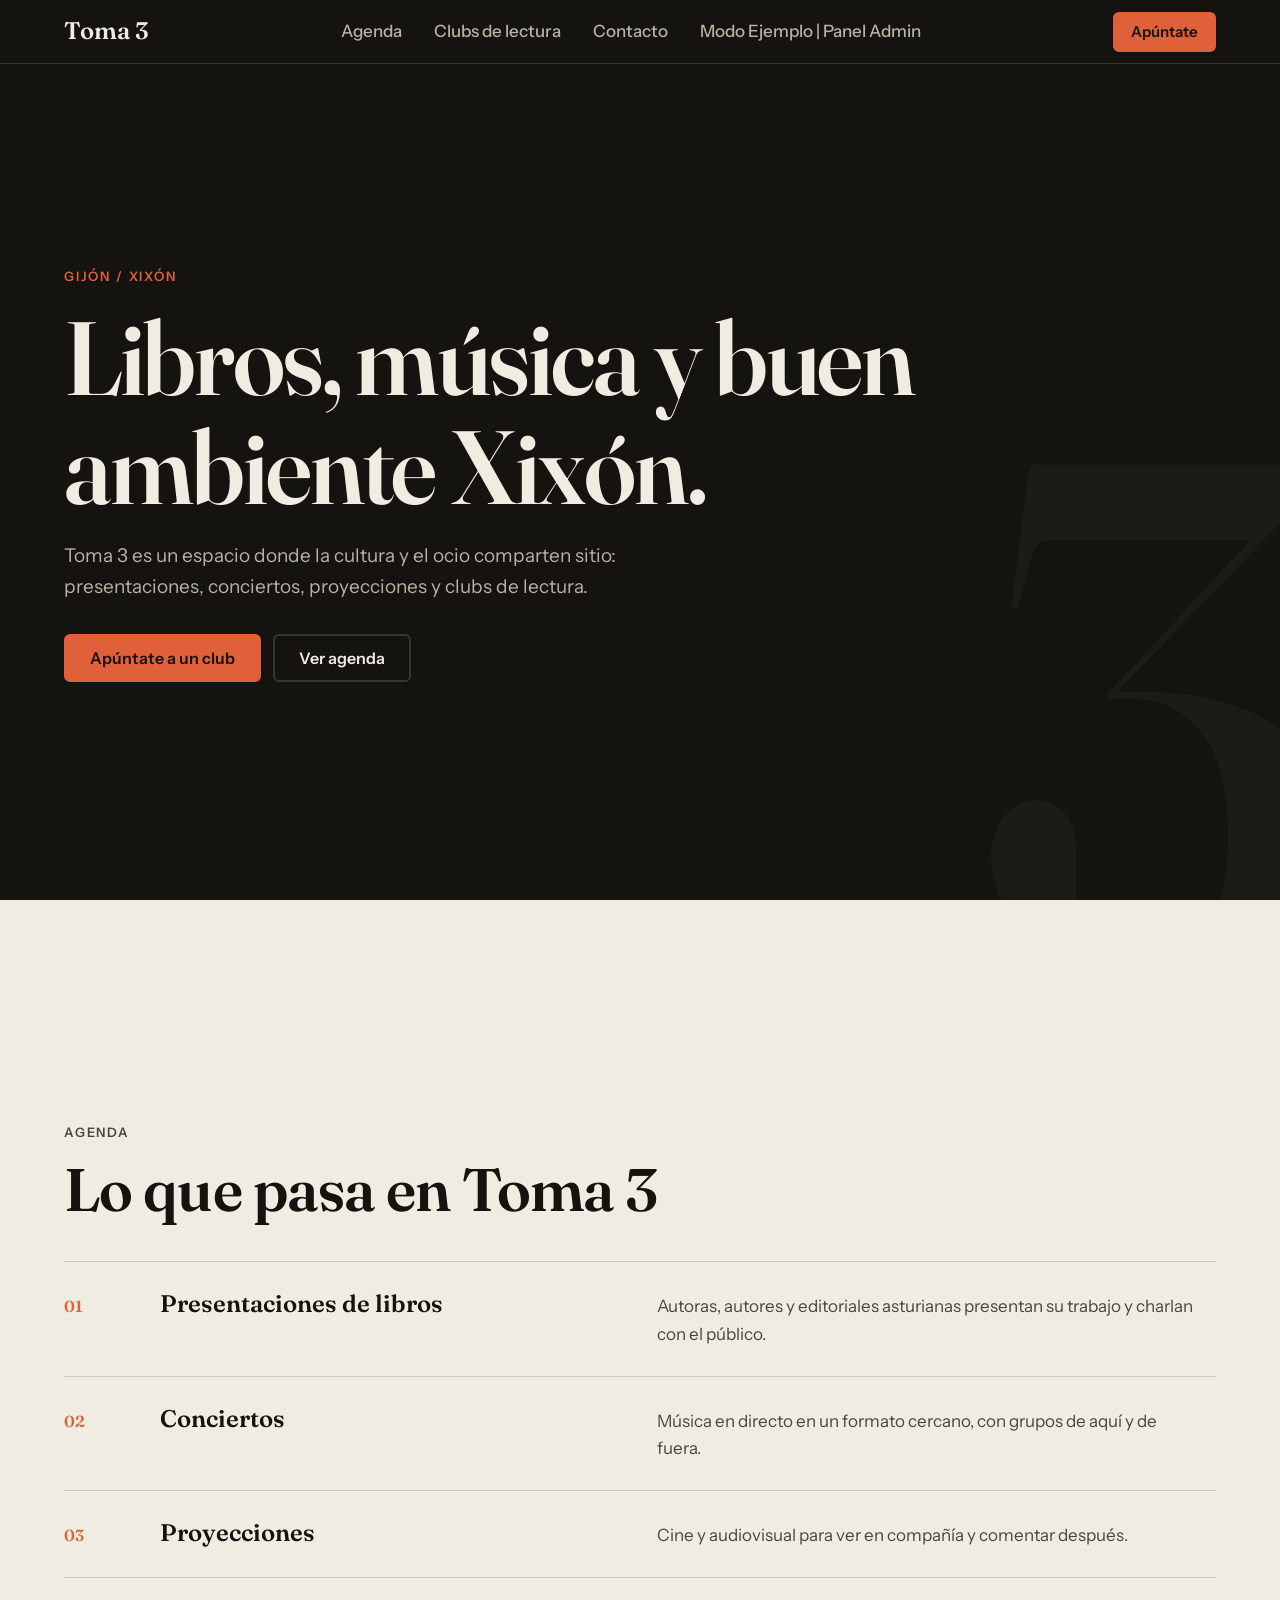
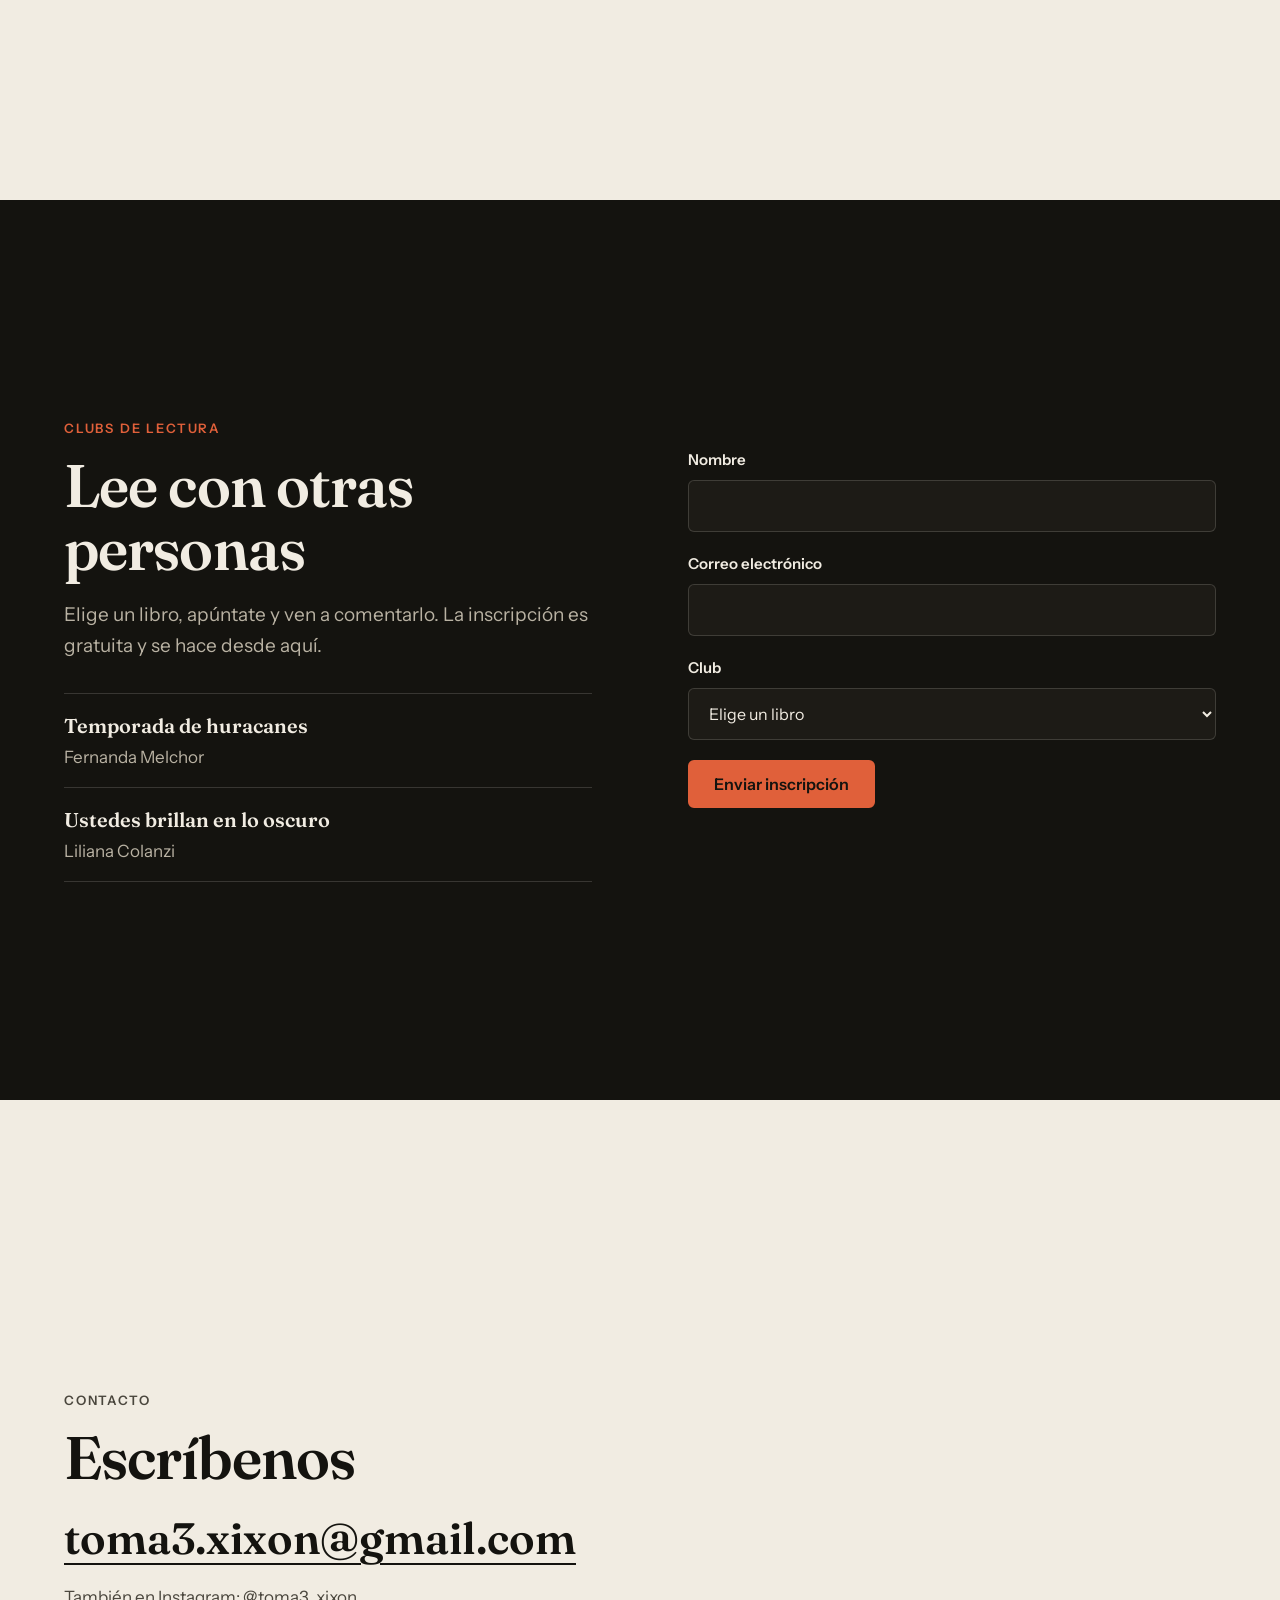
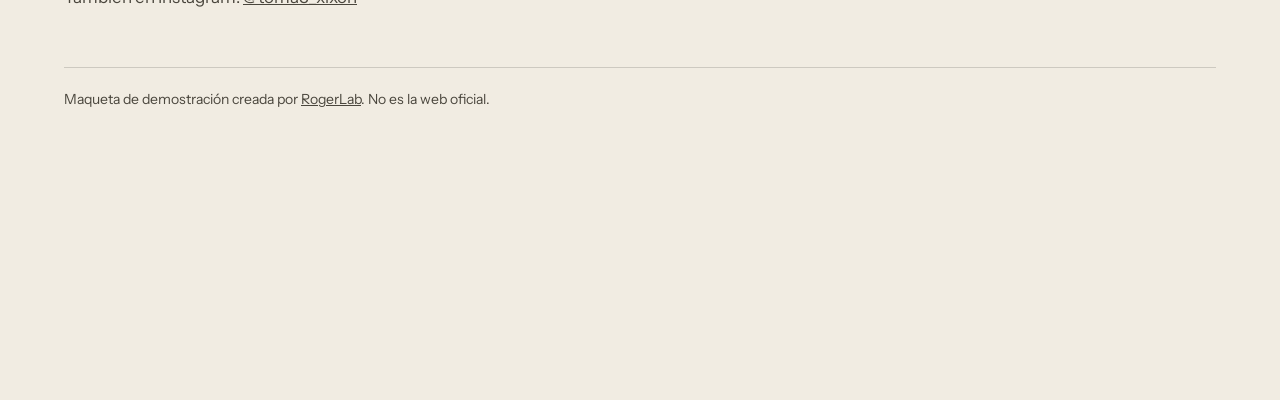
==== index.html @ 2a07c467 "prototipo oferta toma3" ====
<!doctype html>
<html lang="es">
<head>
  <meta charset="utf-8">
  <meta name="viewport" content="width=device-width, initial-scale=1">
  <title>Toma 3 · Cultura y ocio en Gijón</title>
  <meta name="description" content="Presentaciones de libros, conciertos, proyecciones y clubs de lectura en Gijón/Xixón.">
  <meta name="robots" content="noindex"><!-- maqueta de demostración: no indexar -->
  <link rel="preconnect" href="https://fonts.googleapis.com">
  <link rel="preconnect" href="https://fonts.gstatic.com" crossorigin>
  <link href="https://fonts.googleapis.com/css2?family=Fraunces:opsz,wght@9..144,400;9..144,600&family=Instrument+Sans:wght@400;500;600&display=swap" rel="stylesheet">
  <link rel="stylesheet" href="style.css">
</head>
<body>

  <header class="nav">
    <div class="container nav__inner">
      <a class="nav__logo" href="#top" aria-label="Toma 3, inicio">Toma 3</a>
      <nav class="nav__links" aria-label="Principal">
        <a href="#agenda">Agenda</a>
        <a href="#clubs">Clubs de lectura</a>
        <a href="#contacto">Contacto</a>
        <a href="admin.html">Modo Ejemplo | Panel Admin</a>
      </nav>
      <a class="btn btn--small" href="#clubs">Apúntate</a>
    </div>
  </header>

  <main id="top">

    <!-- 1 · HERO -->
    <section class="hero">
      <span class="hero__mark" aria-hidden="true">3</span>
      <div class="container hero__inner">
        <p class="eyebrow">Gijón / Xixón</p>
        <h1>Libros, música y buen ambiente Xixón.</h1>
        <p class="lead">Toma 3 es un espacio donde la cultura y el ocio comparten sitio: presentaciones, conciertos, proyecciones y clubs de lectura.</p>
        <div class="hero__actions">
          <a class="btn" href="#clubs">Apúntate a un club</a>
          <a class="btn btn--ghost" href="#agenda">Ver agenda</a>
        </div>
      </div>
    </section>

    <!-- 2 · AGENDA
         Sustituir las filas por eventos reales con fecha cuando el cliente los facilite. -->
    <section class="section section--paper" id="agenda">
      <div class="container">
        <p class="eyebrow eyebrow--ink">Agenda</p>
        <h2 class="reveal">Lo que pasa en Toma 3</h2>
        <ol class="agenda reveal">
          <li>
            <span class="agenda__n">01</span>
            <h3>Presentaciones de libros</h3>
            <p>Autoras, autores y editoriales asturianas presentan su trabajo y charlan con el público.</p>
          </li>
          <li>
            <span class="agenda__n">02</span>
            <h3>Conciertos</h3>
            <p>Música en directo en un formato cercano, con grupos de aquí y de fuera.</p>
          </li>
          <li>
            <span class="agenda__n">03</span>
            <h3>Proyecciones</h3>
            <p>Cine y audiovisual para ver en compañía y comentar después.</p>
          </li>
        </ol>
      </div>
    </section>

    <!-- 3 · CLUBS DE LECTURA -->
    <section class="section section--dark" id="clubs">
      <div class="container clubs">
        <div class="clubs__text reveal">
          <p class="eyebrow">Clubs de lectura</p>
          <h2>Lee con otras personas</h2>
          <p class="lead">Elige un libro, apúntate y ven a comentarlo. La inscripción es gratuita y se hace desde aquí.</p>
          <ul class="books">
            <li><strong>Temporada de huracanes</strong><span>Fernanda Melchor</span></li>
            <li><strong>Ustedes brillan en lo oscuro</strong><span>Liliana Colanzi</span></li>
          </ul>
        </div>

        <form class="form reveal" id="form-club" novalidate>
          <div class="field">
            <label for="nombre">Nombre</label>
            <input id="nombre" name="nombre" type="text" autocomplete="name" required>
          </div>
          <div class="field">
            <label for="email">Correo electrónico</label>
            <input id="email" name="email" type="email" autocomplete="email" required>
          </div>
          <div class="field">
            <label for="club">Club</label>
            <select id="club" name="club" required>
              <option value="">Elige un libro</option>
              <option>Temporada de huracanes</option>
              <option>Ustedes brillan en lo oscuro</option>
            </select>
          </div>
          <button class="btn btn--block" type="submit">Enviar inscripción</button>
          <p class="form__msg" id="form-msg" role="status" aria-live="polite"></p>
        </form>
      </div>
    </section>

  </main>

  <!-- 4 · CIERRE / CONTACTO -->
  <footer class="section section--paper footer" id="contacto">
    <div class="container">
      <p class="eyebrow eyebrow--ink">Contacto</p>
      <h2 class="reveal">Escríbenos</h2>
      <a class="footer__mail" href="mailto:toma3.xixon@gmail.com">toma3.xixon@gmail.com</a>
      <p class="footer__line">También en Instagram: <a href="https://www.instagram.com/toma3_xixon/" rel="noopener">@toma3_xixon</a></p>
      <p class="footer__demo">Maqueta de demostración creada por <a href="https://rogerlab.es/home?lang=es" rel="noopener">RogerLab</a>. No es la web oficial.</p>
    </div>
  </footer>

  <script>
    // Revelado suave al hacer scroll (solo si hay JS y no se pide menos movimiento)
    (function () {
      var reduce = window.matchMedia("(prefers-reduced-motion: reduce)").matches;
      var items = document.querySelectorAll(".reveal");
      if (reduce || !("IntersectionObserver" in window)) return;
      document.documentElement.classList.add("js");
      var io = new IntersectionObserver(function (entries) {
        entries.forEach(function (e) {
          if (e.isIntersecting) { e.target.classList.add("is-in"); io.unobserve(e.target); }
        });
      }, { threshold: 0.15 });
      items.forEach(function (el) { io.observe(el); });
    })();

    // Formulario de la maqueta: valida y muestra confirmación (no envía nada)
    (function () {
      var form = document.getElementById("form-club");
      var msg = document.getElementById("form-msg");
      form.addEventListener("submit", function (ev) {
        ev.preventDefault();
        var ok = form.nombre.value.trim() && /\S+@\S+\.\S+/.test(form.email.value) && form.club.value;
        msg.textContent = ok
          ? "Gracias, " + form.nombre.value.trim() + ". Te escribiremos para confirmar tu plaza."
          : "Revisa el nombre, el correo y el libro elegido.";
        msg.className = "form__msg " + (ok ? "is-ok" : "is-error");
      });
    })();
  </script>
</body>
</html>
---- style.css ----
/* ==========================================================
   Plantilla base · mobile-first · un solo sistema de diseño
   Pensada para negocios tipo "lugar": tipografía + color plano.
   Para otro cliente cambia solo los tokens de :root.
   ========================================================== */

:root {
  /* Color */
  --bg: #14130f;
  --bg-2: #1d1b16;
  --paper: #f1ece2;
  --ink: #14130f;
  --ink-soft: #4a463d;
  --text: #f1ece2;
  --muted: #b9b2a3;
  --accent: #e0603a;
  --line: rgba(241, 236, 226, 0.16);
  --line-ink: rgba(20, 19, 15, 0.16);

  /* Tipografía */
  --font-display: "Fraunces", Georgia, "Times New Roman", serif;
  --font-body: "Instrument Sans", system-ui, -apple-system, "Segoe UI", sans-serif;

  /* Layout: mismos márgenes izquierdo y derecho en toda la página */
  --edge: clamp(20px, 5vw, 72px);
  --max: 1200px;
  --nav-h: 64px;
  --radius: 6px;

  /* Foto del hero (opcional). Ejemplo:
     --hero-img: url("img/hero.webp");
     --hero-veil: rgba(20, 19, 15, 0.62); */
  --hero-img: none;
  --hero-veil: transparent;
}

*, *::before, *::after { box-sizing: border-box; }

html { scroll-behavior: smooth; scroll-padding-top: var(--nav-h); }

body {
  margin: 0;
  background: var(--bg);
  color: var(--text);
  font-family: var(--font-body);
  font-size: 1.0625rem;
  line-height: 1.6;
  -webkit-font-smoothing: antialiased;
}

img { max-width: 100%; display: block; }
a { color: inherit; }

:focus-visible { outline: 3px solid var(--accent); outline-offset: 3px; }

.container {
  width: 100%;
  max-width: calc(var(--max) + var(--edge) * 2);
  margin-inline: auto;
  padding-inline: var(--edge);
}

/* ---------- Tipografía ---------- */
h1, h2, h3 { font-family: var(--font-display); font-weight: 600; line-height: 1.05; margin: 0; }
h1 { font-size: clamp(2.6rem, 11vw, 6.5rem); letter-spacing: -0.02em; text-wrap: balance; }
h2 { font-size: clamp(2rem, 7vw, 3.75rem); letter-spacing: -0.015em; text-wrap: balance; }
h3 { font-size: 1.5rem; line-height: 1.15; }
p { margin: 0; }

.eyebrow {
  font-size: 0.8125rem;
  font-weight: 600;
  letter-spacing: 0.14em;
  text-transform: uppercase;
  color: var(--accent);
  margin-bottom: 1rem;
}
.eyebrow--ink { color: var(--ink-soft); }

.lead { font-size: 1.1875rem; color: var(--muted); max-width: 38rem; margin-top: 1.25rem; }

/* ---------- Botones ---------- */
.btn {
  display: inline-flex;
  align-items: center;
  justify-content: center;
  min-height: 48px;
  padding: 0 1.5rem;
  border: 2px solid var(--accent);
  border-radius: var(--radius);
  background: var(--accent);
  color: var(--ink);
  font: 600 1rem var(--font-body);
  text-decoration: none;
  cursor: pointer;
  transition: transform 0.2s ease, background-color 0.2s ease, color 0.2s ease;
}
.btn:hover { transform: translateY(-2px); }
.btn:active { transform: translateY(0); }
.btn--ghost { background: transparent; color: var(--text); border-color: var(--line); }
.btn--ghost:hover { border-color: var(--text); }
.btn--small { min-height: 40px; padding: 0 1rem; font-size: 0.9375rem; }
.btn--block { width: 100%; }

/* ---------- Navegación fija ---------- */
.nav {
  position: fixed;
  inset: 0 0 auto 0;
  z-index: 10;
  height: var(--nav-h);
  background: var(--bg);
  border-bottom: 1px solid var(--line);
}
.nav__inner { height: 100%; display: flex; align-items: center; justify-content: space-between; gap: 1rem; }
.nav__logo { font-family: var(--font-display); font-weight: 600; font-size: 1.5rem; text-decoration: none; }
.nav__links { display: none; }
.nav__links a { text-decoration: none; color: var(--muted); font-weight: 500; transition: color 0.2s ease; }
.nav__links a:hover { color: var(--text); }

/* ---------- Secciones ---------- */
.section { padding-block: clamp(4rem, 12vw, 7rem); }
.section--dark { background: var(--bg); color: var(--text); }
.section--paper { background: var(--paper); color: var(--ink); }

/* ---------- 1 · Hero ---------- */
.hero {
  position: relative;
  overflow: hidden;
  min-height: 100svh;
  display: flex;
  align-items: center;
  padding-top: calc(var(--nav-h) + 2rem);
  padding-bottom: 3rem;
  background-color: var(--bg);
  background-image: linear-gradient(var(--hero-veil), var(--hero-veil)), var(--hero-img);
  background-size: cover;
  background-position: center;
}
.hero__mark {
  position: absolute;
  right: -0.08em;
  bottom: -0.22em;
  font-family: var(--font-display);
  font-weight: 600;
  font-size: clamp(18rem, 70vw, 44rem);
  line-height: 1;
  color: var(--bg-2);
  user-select: none;
  pointer-events: none;
}
.hero__inner { position: relative; }
.hero__actions { display: flex; flex-wrap: wrap; gap: 0.75rem; margin-top: 2rem; }

/* Entrada del hero: un único movimiento, escalonado */
@keyframes rise { from { opacity: 0; transform: translateY(16px); } to { opacity: 1; transform: none; } }
.hero__inner > * { animation: rise 0.7s cubic-bezier(0.2, 0.7, 0.2, 1) both; }
.hero__inner > :nth-child(2) { animation-delay: 0.08s; }
.hero__inner > :nth-child(3) { animation-delay: 0.16s; }
.hero__inner > :nth-child(4) { animation-delay: 0.24s; }

/* ---------- 2 · Agenda ---------- */
.agenda { list-style: none; margin: 2.5rem 0 0; padding: 0; border-top: 1px solid var(--line-ink); }
.agenda li {
  display: grid;
  gap: 0.5rem;
  padding-block: 1.75rem;
  border-bottom: 1px solid var(--line-ink);
}
.agenda__n { font-family: var(--font-display); font-size: 1rem; color: var(--accent); font-weight: 600; }
.agenda p { color: var(--ink-soft); max-width: 34rem; }

/* ---------- 3 · Clubs ---------- */
.clubs { display: grid; gap: 3rem; }
.books { list-style: none; margin: 2rem 0 0; padding: 0; border-top: 1px solid var(--line); }
.books li {
  display: flex;
  flex-direction: column;
  gap: 0.125rem;
  padding-block: 1rem;
  border-bottom: 1px solid var(--line);
}
.books strong { font-family: var(--font-display); font-size: 1.25rem; font-weight: 600; }
.books span { color: var(--muted); }

.form { display: grid; gap: 1.25rem; align-content: start; }
.field { display: grid; gap: 0.5rem; }
.field label { font-size: 0.9375rem; font-weight: 600; }
.field input, .field select {
  min-height: 52px;
  padding: 0 1rem;
  background: var(--bg-2);
  color: var(--text);
  border: 1px solid var(--line);
  border-radius: var(--radius);
  font: 400 1rem var(--font-body);
  transition: border-color 0.2s ease;
}
.field input:hover, .field select:hover { border-color: var(--muted); }
.field input:focus, .field select:focus { border-color: var(--accent); }
.form__msg { min-height: 1.5rem; font-size: 0.9375rem; }
.form__msg.is-ok { color: var(--text); }
.form__msg.is-error { color: var(--accent); }

/* ---------- 4 · Cierre ---------- */
.footer { min-height: 0; }
.footer__mail {
  display: inline-block;
  margin-top: 1.5rem;
  font-family: var(--font-display);
  font-weight: 600;
  font-size: clamp(1.4rem, 6vw, 2.75rem);
  line-height: 1.15;
  word-break: break-word;
  text-decoration-thickness: 2px;
  text-underline-offset: 0.2em;
}
.footer__mail:hover { color: var(--accent); }
.footer__line { margin-top: 1.25rem; color: var(--ink-soft); }
.footer__demo {
  margin-top: 3.5rem;
  padding-top: 1.25rem;
  border-top: 1px solid var(--line-ink);
  font-size: 0.875rem;
  color: var(--ink-soft);
}

/* ---------- Revelado al scroll (solo con JS) ---------- */
.js .reveal { opacity: 0; transform: translateY(14px); transition: opacity 0.6s ease, transform 0.6s ease; }
.js .reveal.is-in { opacity: 1; transform: none; }

/* ==========================================================
   ≥ 768px
   ========================================================== */
@media (min-width: 768px) {
  .nav__links { display: flex; gap: 2rem; }

  .agenda li {
    grid-template-columns: 64px 1fr 1.2fr;
    align-items: baseline;
    gap: 2rem;
  }

  .books li { flex-direction: row; justify-content: space-between; align-items: baseline; gap: 1.5rem; }
  .btn--block { width: auto; justify-self: start; }
}

/* ==========================================================
   ≥ 1024px · una sección por pantalla
   ========================================================== */
@media (min-width: 1024px) and (min-height: 700px) {
  .section:not(.footer) { min-height: 100svh; display: flex; align-items: center; }
  .section:not(.footer) > .container { width: 100%; }
  .footer { min-height: 100svh; display: flex; align-items: center; }
  .footer > .container { width: 100%; }
}

@media (min-width: 1024px) {
  .clubs { grid-template-columns: 1fr 1fr; gap: 6rem; align-items: center; }
  .books li { flex-direction: column; justify-content: flex-start; gap: 0.125rem; }
}

/* ---------- Menos movimiento ---------- */
@media (prefers-reduced-motion: reduce) {
  html { scroll-behavior: auto; }
  .hero__inner > *, .js .reveal { animation: none; transition: none; opacity: 1; transform: none; }
  .btn { transition: none; }
}
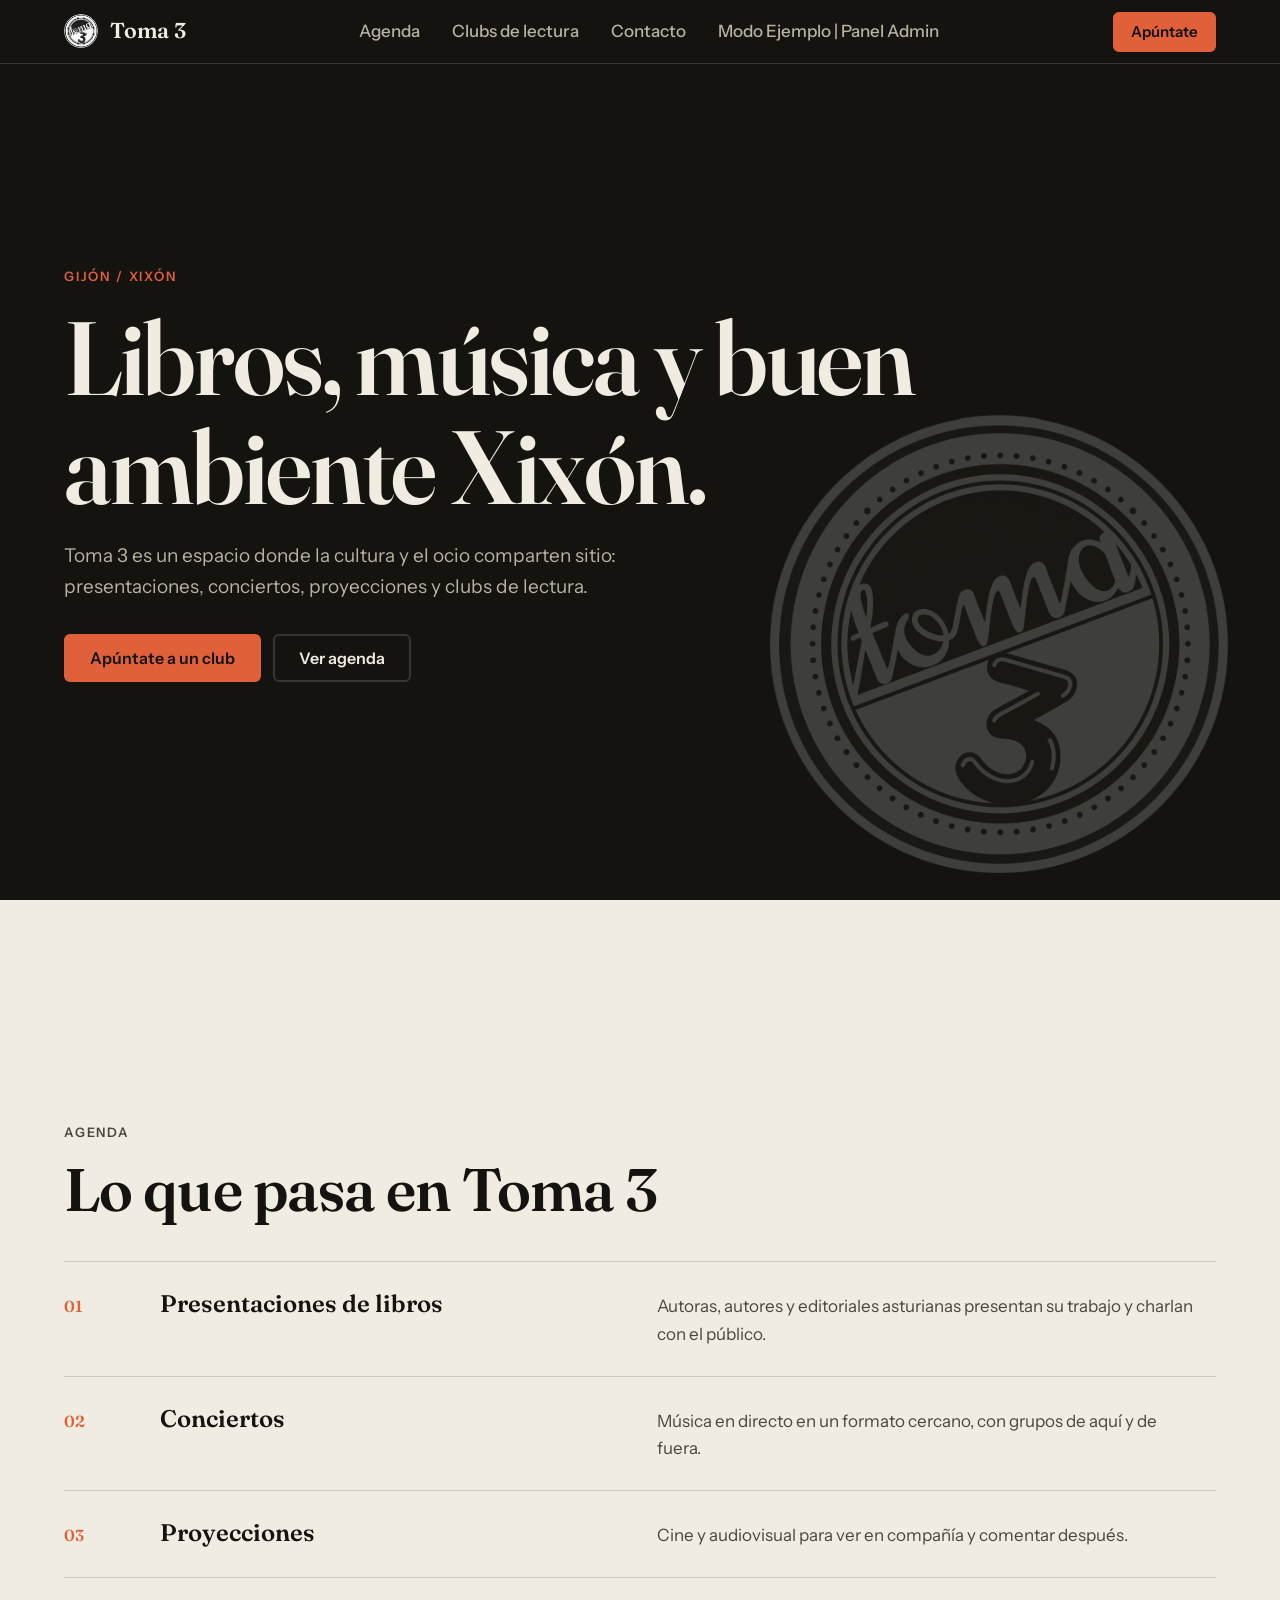
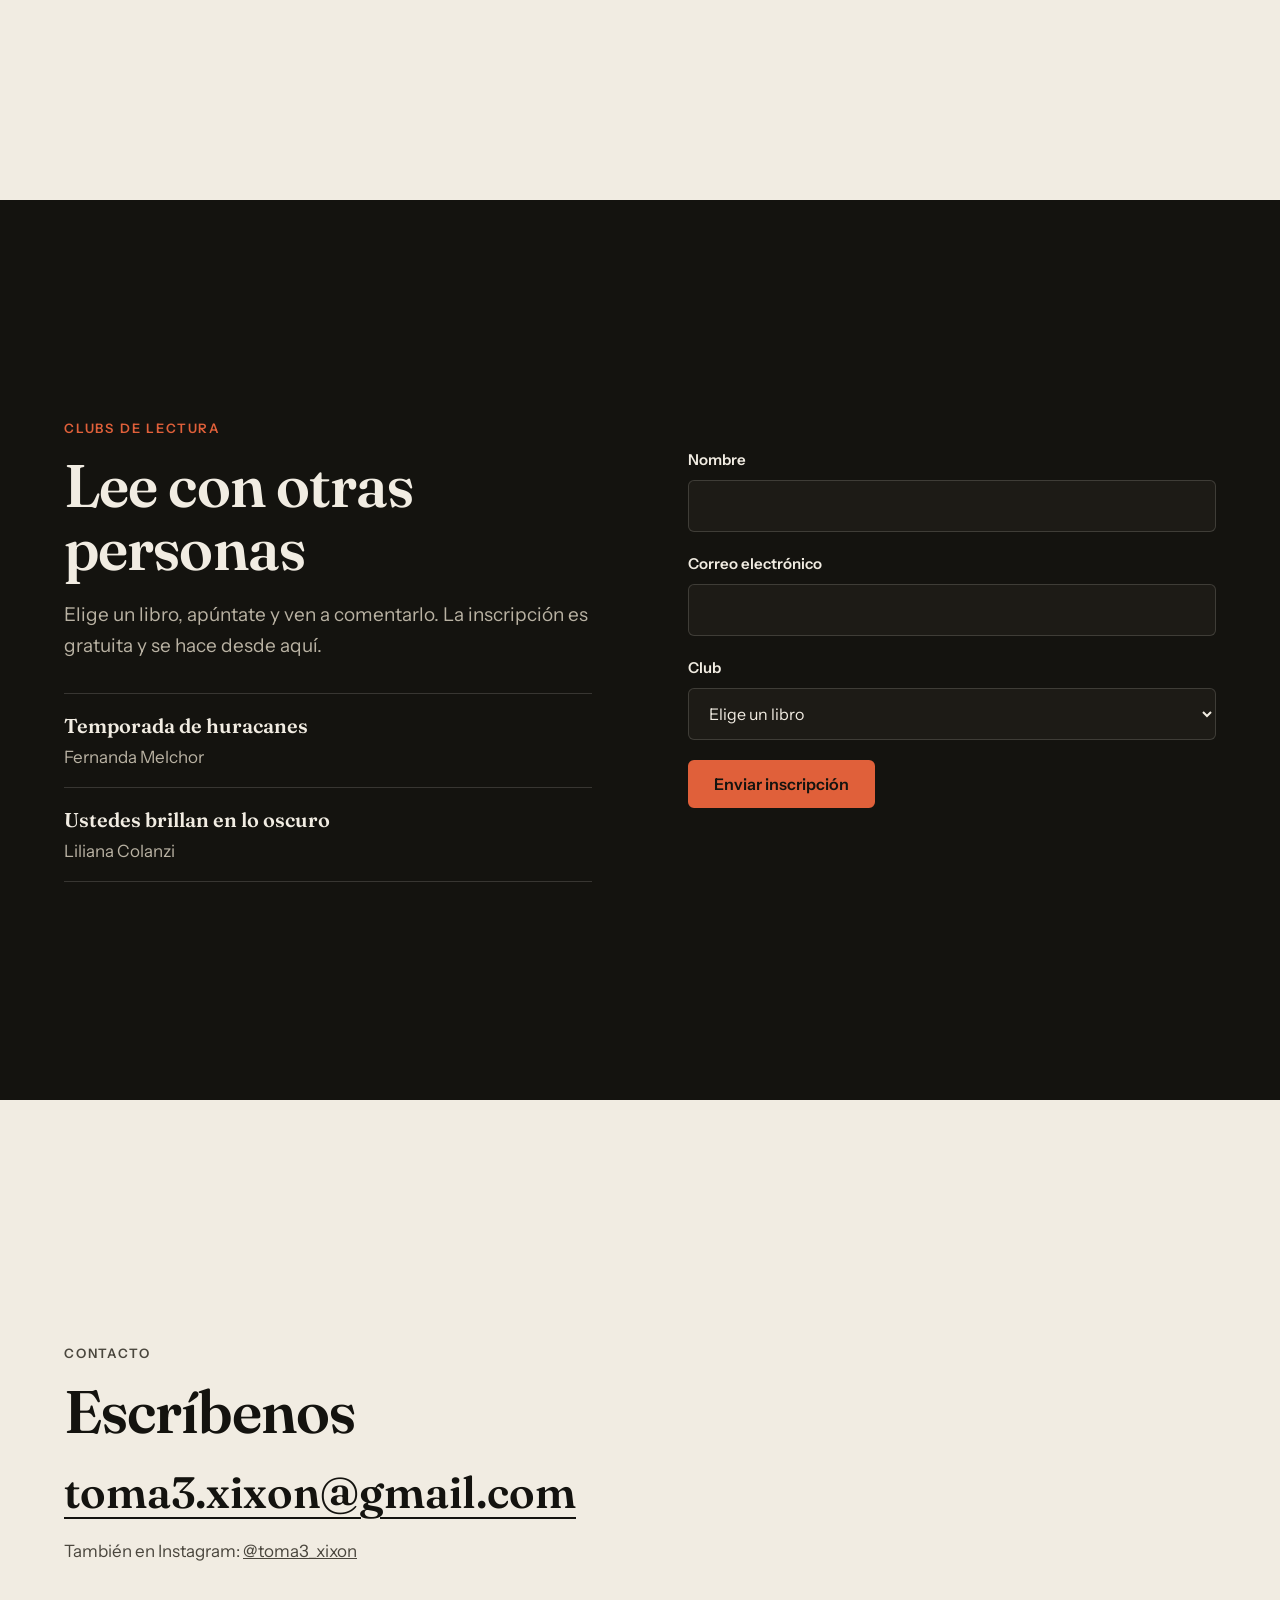
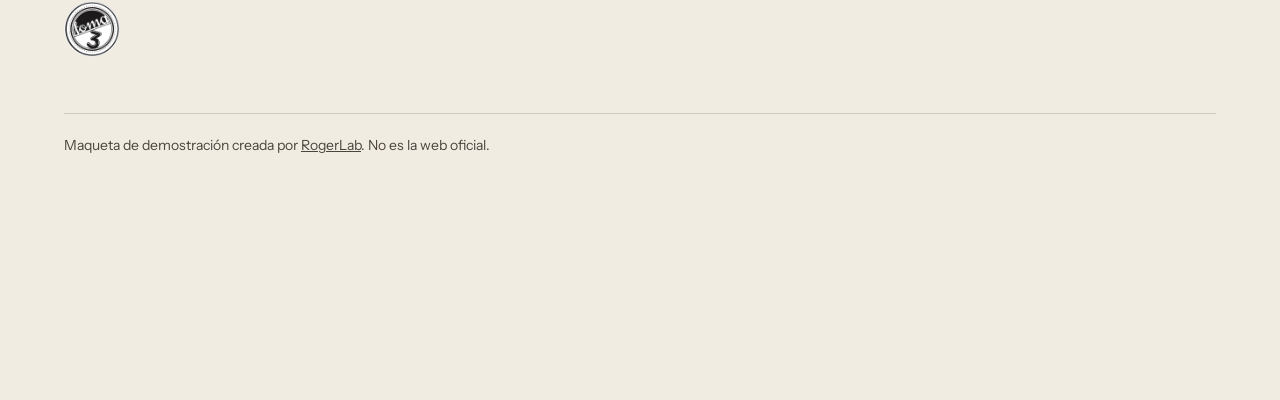
==== commit 42311134: "Refactor code structure for improved readability and maintainability" ====
--- a/index.html
+++ b/index.html
@@ -6,6 +6,7 @@
   <title>Toma 3 · Cultura y ocio en Gijón</title>
   <meta name="description" content="Presentaciones de libros, conciertos, proyecciones y clubs de lectura en Gijón/Xixón.">
   <meta name="robots" content="noindex"><!-- maqueta de demostración: no indexar -->
+  <link rel="icon" type="image/jpeg" href="img/logo_toma3.png">
   <link rel="preconnect" href="https://fonts.googleapis.com">
   <link rel="preconnect" href="https://fonts.gstatic.com" crossorigin>
   <link href="https://fonts.googleapis.com/css2?family=Fraunces:opsz,wght@9..144,400;9..144,600&family=Instrument+Sans:wght@400;500;600&display=swap" rel="stylesheet">
@@ -15,7 +16,10 @@
 
   <header class="nav">
     <div class="container nav__inner">
-      <a class="nav__logo" href="#top" aria-label="Toma 3, inicio">Toma 3</a>
+      <a class="nav__logo" href="#top" aria-label="Toma 3, inicio">
+        <img class="nav__logo-img" src="img/logo_toma3.png" alt="" width="36" height="36">
+        <span>Toma 3</span>
+      </a>
       <nav class="nav__links" aria-label="Principal">
         <a href="#agenda">Agenda</a>
         <a href="#clubs">Clubs de lectura</a>
@@ -30,7 +34,9 @@
 
     <!-- 1 · HERO -->
     <section class="hero">
-      <span class="hero__mark" aria-hidden="true">3</span>
+      <div class="hero__badge" aria-hidden="true">
+        <img src="img/logo_toma3.png" alt="" class="hero__badge-img" width="460" height="460">
+      </div>
       <div class="container hero__inner">
         <p class="eyebrow">Gijón / Xixón</p>
         <h1>Libros, música y buen ambiente Xixón.</h1>
@@ -113,6 +119,9 @@
       <h2 class="reveal">Escríbenos</h2>
       <a class="footer__mail" href="mailto:toma3.xixon@gmail.com">toma3.xixon@gmail.com</a>
       <p class="footer__line">También en Instagram: <a href="https://www.instagram.com/toma3_xixon/" rel="noopener">@toma3_xixon</a></p>
+      <div class="footer__brand">
+        <img src="img/logo_toma3.png" alt="Toma 3" class="footer__logo" width="64" height="64" loading="lazy">
+      </div>
       <p class="footer__demo">Maqueta de demostración creada por <a href="https://rogerlab.es/home?lang=es" rel="noopener">RogerLab</a>. No es la web oficial.</p>
     </div>
   </footer>
--- a/style.css
+++ b/style.css
@@ -112,7 +112,23 @@
   border-bottom: 1px solid var(--line);
 }
 .nav__inner { height: 100%; display: flex; align-items: center; justify-content: space-between; gap: 1rem; }
-.nav__logo { font-family: var(--font-display); font-weight: 600; font-size: 1.5rem; text-decoration: none; }
+.nav__logo {
+  display: inline-flex;
+  align-items: center;
+  gap: 0.75rem;
+  font-family: var(--font-display);
+  font-weight: 600;
+  font-size: 1.35rem;
+  text-decoration: none;
+  letter-spacing: -0.01em;
+}
+.nav__logo-img {
+  width: 34px;
+  height: 34px;
+  border-radius: 50%;
+  object-fit: cover;
+  flex: none;
+}
 .nav__links { display: none; }
 .nav__links a { text-decoration: none; color: var(--muted); font-weight: 500; transition: color 0.2s ease; }
 .nav__links a:hover { color: var(--text); }
@@ -136,17 +152,28 @@
   background-size: cover;
   background-position: center;
 }
-.hero__mark {
+.hero__badge {
   position: absolute;
-  right: -0.08em;
-  bottom: -0.22em;
-  font-family: var(--font-display);
-  font-weight: 600;
-  font-size: clamp(18rem, 70vw, 44rem);
-  line-height: 1;
-  color: var(--bg-2);
+  right: clamp(-1rem, 4vw, 4rem);
+  bottom: clamp(-1rem, 2vw, 2rem);
+  width: clamp(240px, 38vw, 460px);
+  aspect-ratio: 1;
+  border-radius: 50%;
+  display: flex;
+  align-items: center;
+  justify-content: center;
+  pointer-events: none;
   user-select: none;
-  pointer-events: none;
+  opacity: 0.18;
+  mix-blend-mode: screen;
+  filter: contrast(1.15);
+  transition: opacity 0.4s ease;
+}
+.hero__badge-img {
+  width: 100%;
+  height: 100%;
+  object-fit: cover;
+  border-radius: 50%;
 }
 .hero__inner { position: relative; }
 .hero__actions { display: flex; flex-wrap: wrap; gap: 0.75rem; margin-top: 2rem; }
@@ -216,8 +243,19 @@
 }
 .footer__mail:hover { color: var(--accent); }
 .footer__line { margin-top: 1.25rem; color: var(--ink-soft); }
+.footer__brand {
+  margin-top: 2.25rem;
+  display: inline-flex;
+}
+.footer__logo {
+  width: 56px;
+  height: 56px;
+  border-radius: 50%;
+  object-fit: cover;
+  filter: contrast(1.05);
+}
 .footer__demo {
-  margin-top: 3.5rem;
+  margin-top: 3rem;
   padding-top: 1.25rem;
   border-top: 1px solid var(--line-ink);
   font-size: 0.875rem;
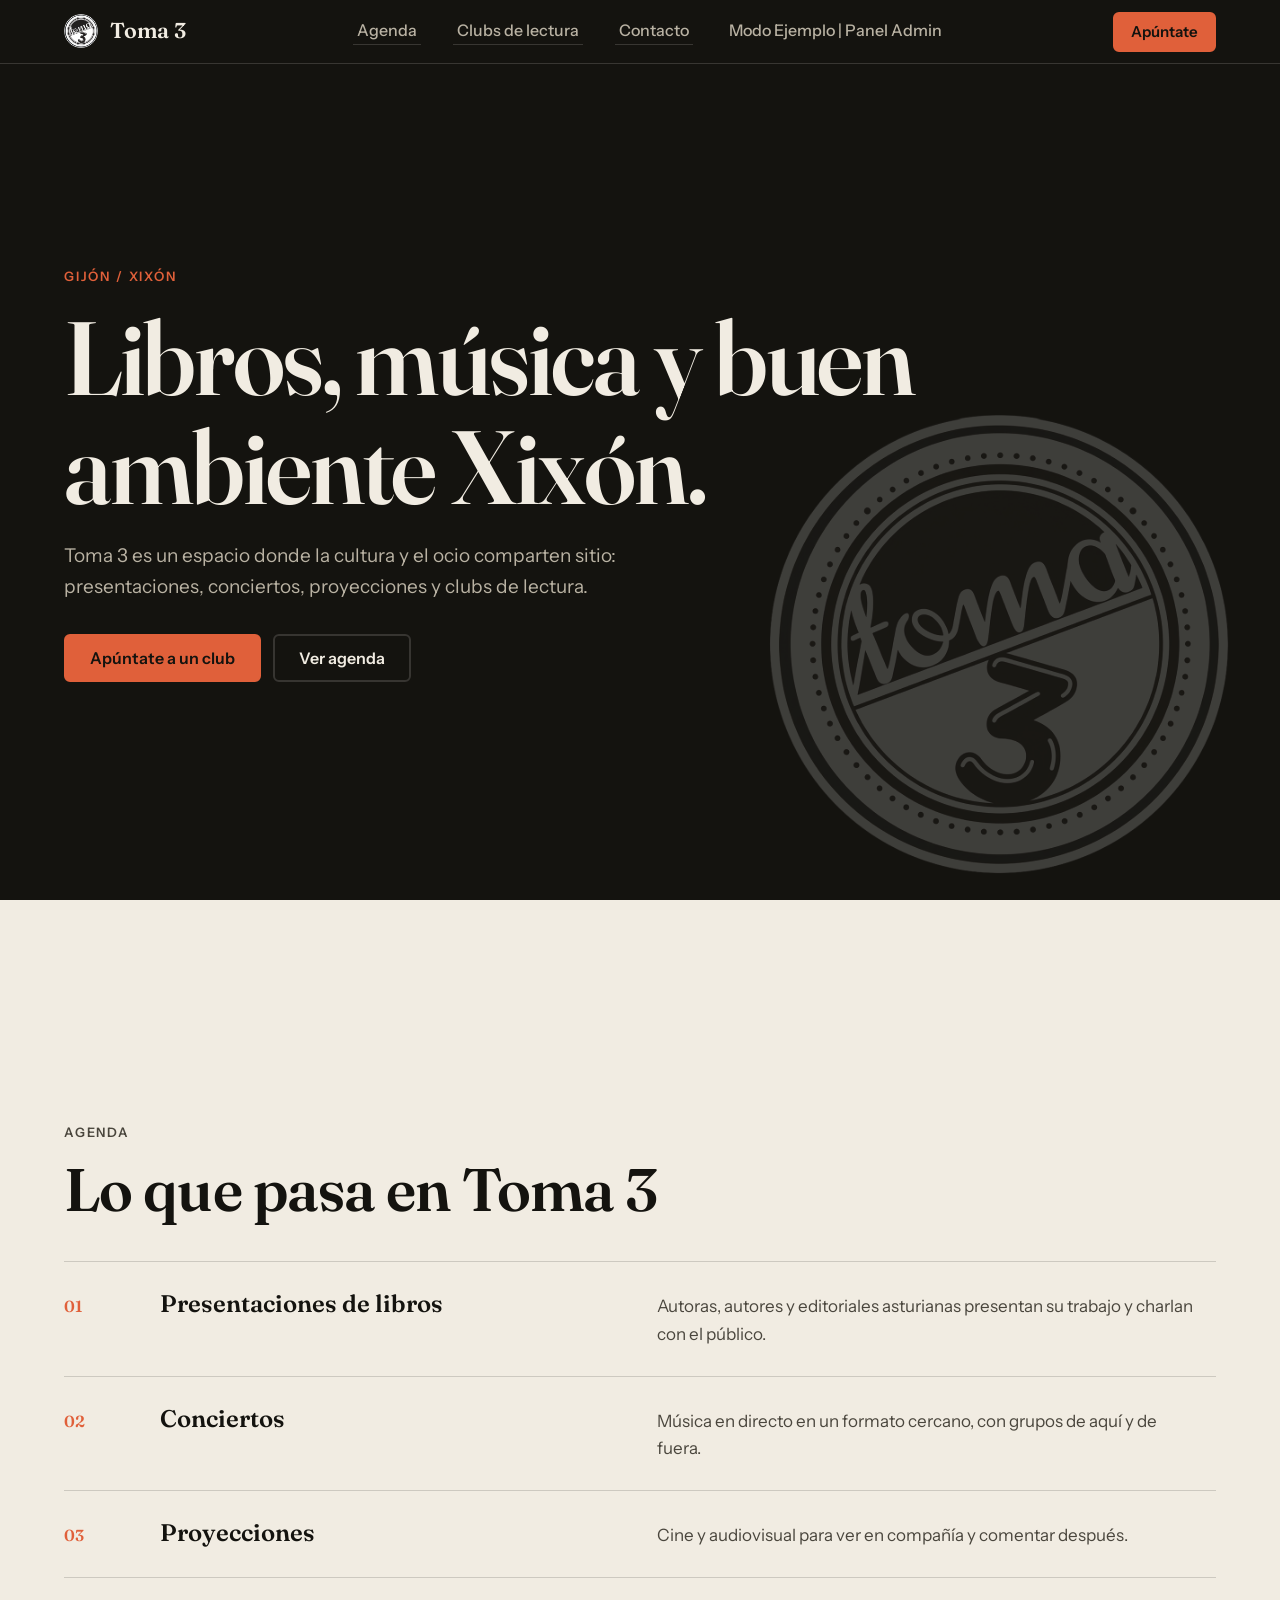
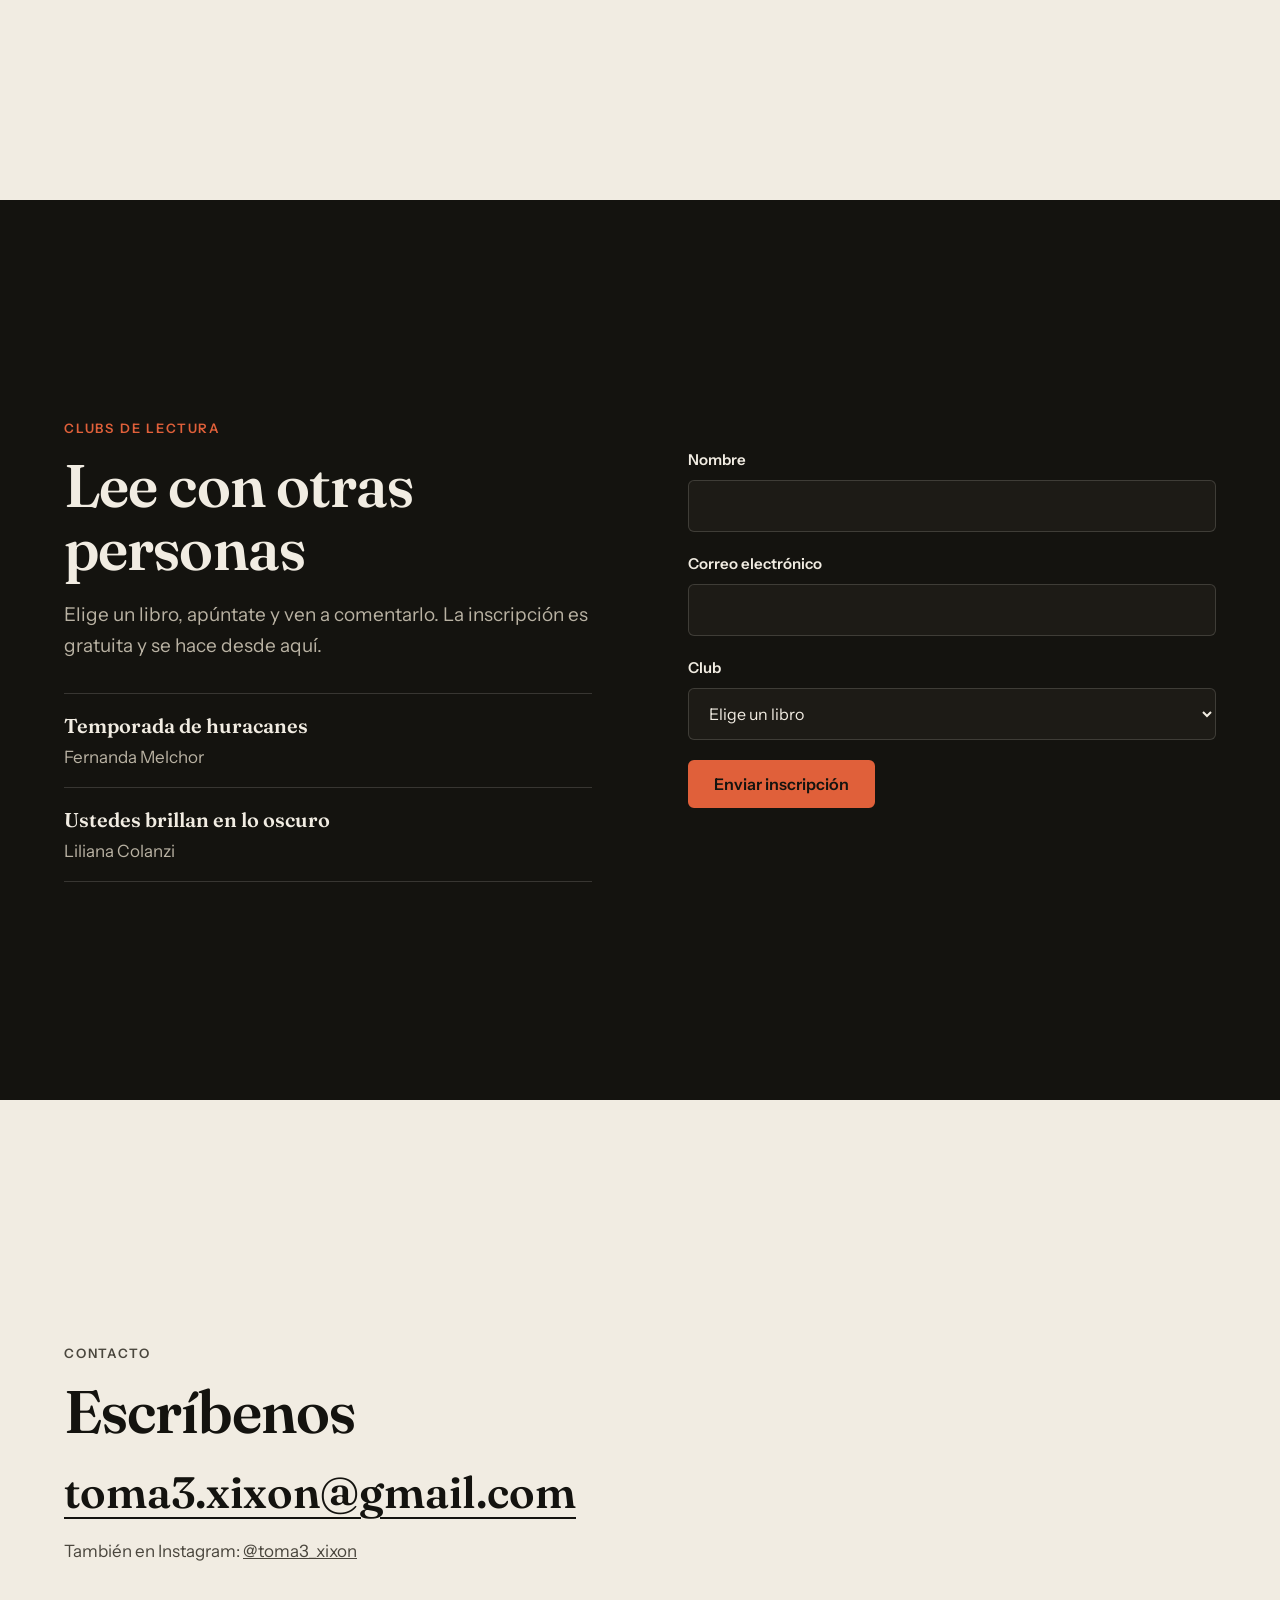
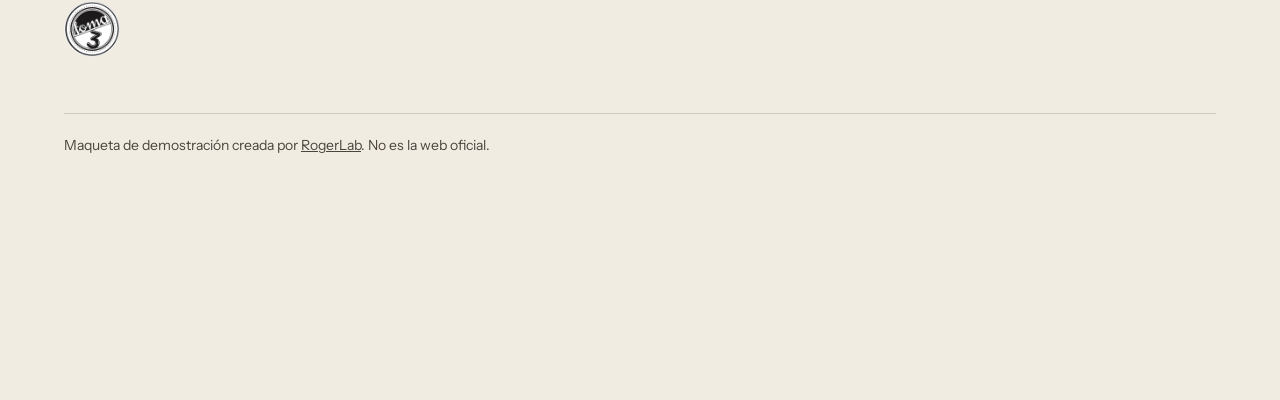
==== commit 5d0cee53: "Add mobile dropdown menu and toggle button to navigation" ====
--- a/index.html
+++ b/index.html
@@ -20,13 +20,20 @@
         <img class="nav__logo-img" src="img/logo_toma3.png" alt="" width="36" height="36">
         <span>Toma 3</span>
       </a>
-      <nav class="nav__links" aria-label="Principal">
+      <nav class="nav__links" id="nav-links" aria-label="Principal">
         <a href="#agenda">Agenda</a>
         <a href="#clubs">Clubs de lectura</a>
         <a href="#contacto">Contacto</a>
         <a href="admin.html">Modo Ejemplo | Panel Admin</a>
       </nav>
-      <a class="btn btn--small" href="#clubs">Apúntate</a>
+      <div class="nav__actions">
+        <a class="btn btn--small" href="#clubs">Apúntate</a>
+        <button class="nav__toggle" id="nav-toggle" type="button" aria-expanded="false" aria-controls="nav-links" aria-label="Abrir menú">
+          <span class="nav__toggle-bar" aria-hidden="true"></span>
+          <span class="nav__toggle-bar" aria-hidden="true"></span>
+          <span class="nav__toggle-bar" aria-hidden="true"></span>
+        </button>
+      </div>
     </div>
   </header>
 
@@ -141,6 +148,46 @@
       items.forEach(function (el) { io.observe(el); });
     })();
 
+    // Menú desplegable para móvil
+    (function () {
+      var toggle = document.getElementById("nav-toggle");
+      var links = document.getElementById("nav-links");
+      if (!toggle || !links) return;
+
+      function closeMenu() {
+        toggle.setAttribute("aria-expanded", "false");
+        toggle.setAttribute("aria-label", "Abrir menú");
+        links.classList.remove("is-open");
+      }
+
+      toggle.addEventListener("click", function () {
+        var isOpen = toggle.getAttribute("aria-expanded") === "true";
+        toggle.setAttribute("aria-expanded", String(!isOpen));
+        toggle.setAttribute("aria-label", !isOpen ? "Cerrar menú" : "Abrir menú");
+        links.classList.toggle("is-open", !isOpen);
+      });
+
+      // Cerrar al pulsar en cualquier enlace del menú
+      links.querySelectorAll("a").forEach(function (a) {
+        a.addEventListener("click", closeMenu);
+      });
+
+      // Cerrar al pulsar Escape
+      document.addEventListener("keydown", function (ev) {
+        if (ev.key === "Escape" && links.classList.contains("is-open")) {
+          closeMenu();
+          toggle.focus();
+        }
+      });
+
+      // Cerrar al hacer clic fuera del menú
+      document.addEventListener("click", function (ev) {
+        if (!links.contains(ev.target) && !toggle.contains(ev.target) && links.classList.contains("is-open")) {
+          closeMenu();
+        }
+      });
+    })();
+
     // Formulario de la maqueta: valida y muestra confirmación (no envía nada)
     (function () {
       var form = document.getElementById("form-club");
--- a/style.css
+++ b/style.css
@@ -129,9 +129,85 @@
   object-fit: cover;
   flex: none;
 }
-.nav__links { display: none; }
-.nav__links a { text-decoration: none; color: var(--muted); font-weight: 500; transition: color 0.2s ease; }
-.nav__links a:hover { color: var(--text); }
+
+/* Acciones en la nav (botón + hamburguesa) */
+.nav__actions {
+  display: flex;
+  align-items: center;
+  gap: 0.75rem;
+}
+
+.nav__toggle {
+  display: inline-flex;
+  flex-direction: column;
+  justify-content: center;
+  align-items: center;
+  gap: 5px;
+  width: 44px;
+  height: 44px;
+  padding: 0;
+  background: transparent;
+  border: 1px solid var(--line);
+  border-radius: var(--radius);
+  color: var(--text);
+  cursor: pointer;
+  transition: border-color 0.2s ease, background-color 0.2s ease;
+}
+.nav__toggle:hover {
+  border-color: var(--text);
+  background: var(--bg-2);
+}
+.nav__toggle-bar {
+  display: block;
+  width: 20px;
+  height: 2px;
+  background: currentColor;
+  border-radius: 1px;
+  transition: transform 0.2s ease, opacity 0.2s ease;
+}
+.nav__toggle[aria-expanded="true"] .nav__toggle-bar:nth-child(1) {
+  transform: translateY(7px) rotate(45deg);
+}
+.nav__toggle[aria-expanded="true"] .nav__toggle-bar:nth-child(2) {
+  opacity: 0;
+}
+.nav__toggle[aria-expanded="true"] .nav__toggle-bar:nth-child(3) {
+  transform: translateY(-7px) rotate(-45deg);
+}
+
+/* Menú móvil desplegable */
+.nav__links {
+  display: none;
+}
+.nav__links.is-open {
+  display: flex;
+  flex-direction: column;
+  position: absolute;
+  top: var(--nav-h);
+  left: 0;
+  right: 0;
+  background: var(--bg-2);
+  border-bottom: 1px solid var(--line);
+  padding: 1.25rem var(--edge) 1.5rem;
+  gap: 0.5rem;
+  box-shadow: 0 16px 32px rgba(0, 0, 0, 0.4);
+}
+.nav__links a {
+  text-decoration: none;
+  color: var(--text);
+  font-weight: 500;
+  font-size: 1.125rem;
+  padding: 0.5rem 0.25rem;
+  border-bottom: 1px solid var(--line);
+  transition: color 0.2s ease, padding-left 0.2s ease;
+}
+.nav__links a:last-child {
+  border-bottom: none;
+}
+.nav__links a:hover {
+  color: var(--accent);
+  padding-left: 0.25rem;
+}
 
 /* ---------- Secciones ---------- */
 .section { padding-block: clamp(4rem, 12vw, 7rem); }
@@ -270,7 +346,24 @@
    ≥ 768px
    ========================================================== */
 @media (min-width: 768px) {
-  .nav__links { display: flex; gap: 2rem; }
+  .nav__toggle { display: none; }
+
+  .nav__links {
+    display: flex;
+    position: static;
+    flex-direction: row;
+    padding: 0;
+    gap: 2rem;
+    background: transparent;
+    border-bottom: none;
+    box-shadow: none;
+  }
+  .nav__links a {
+    color: var(--muted);
+    font-size: 1rem;
+    padding-block: 0;
+  }
+  .nav__links a:hover { color: var(--text); }
 
   .agenda li {
     grid-template-columns: 64px 1fr 1.2fr;
